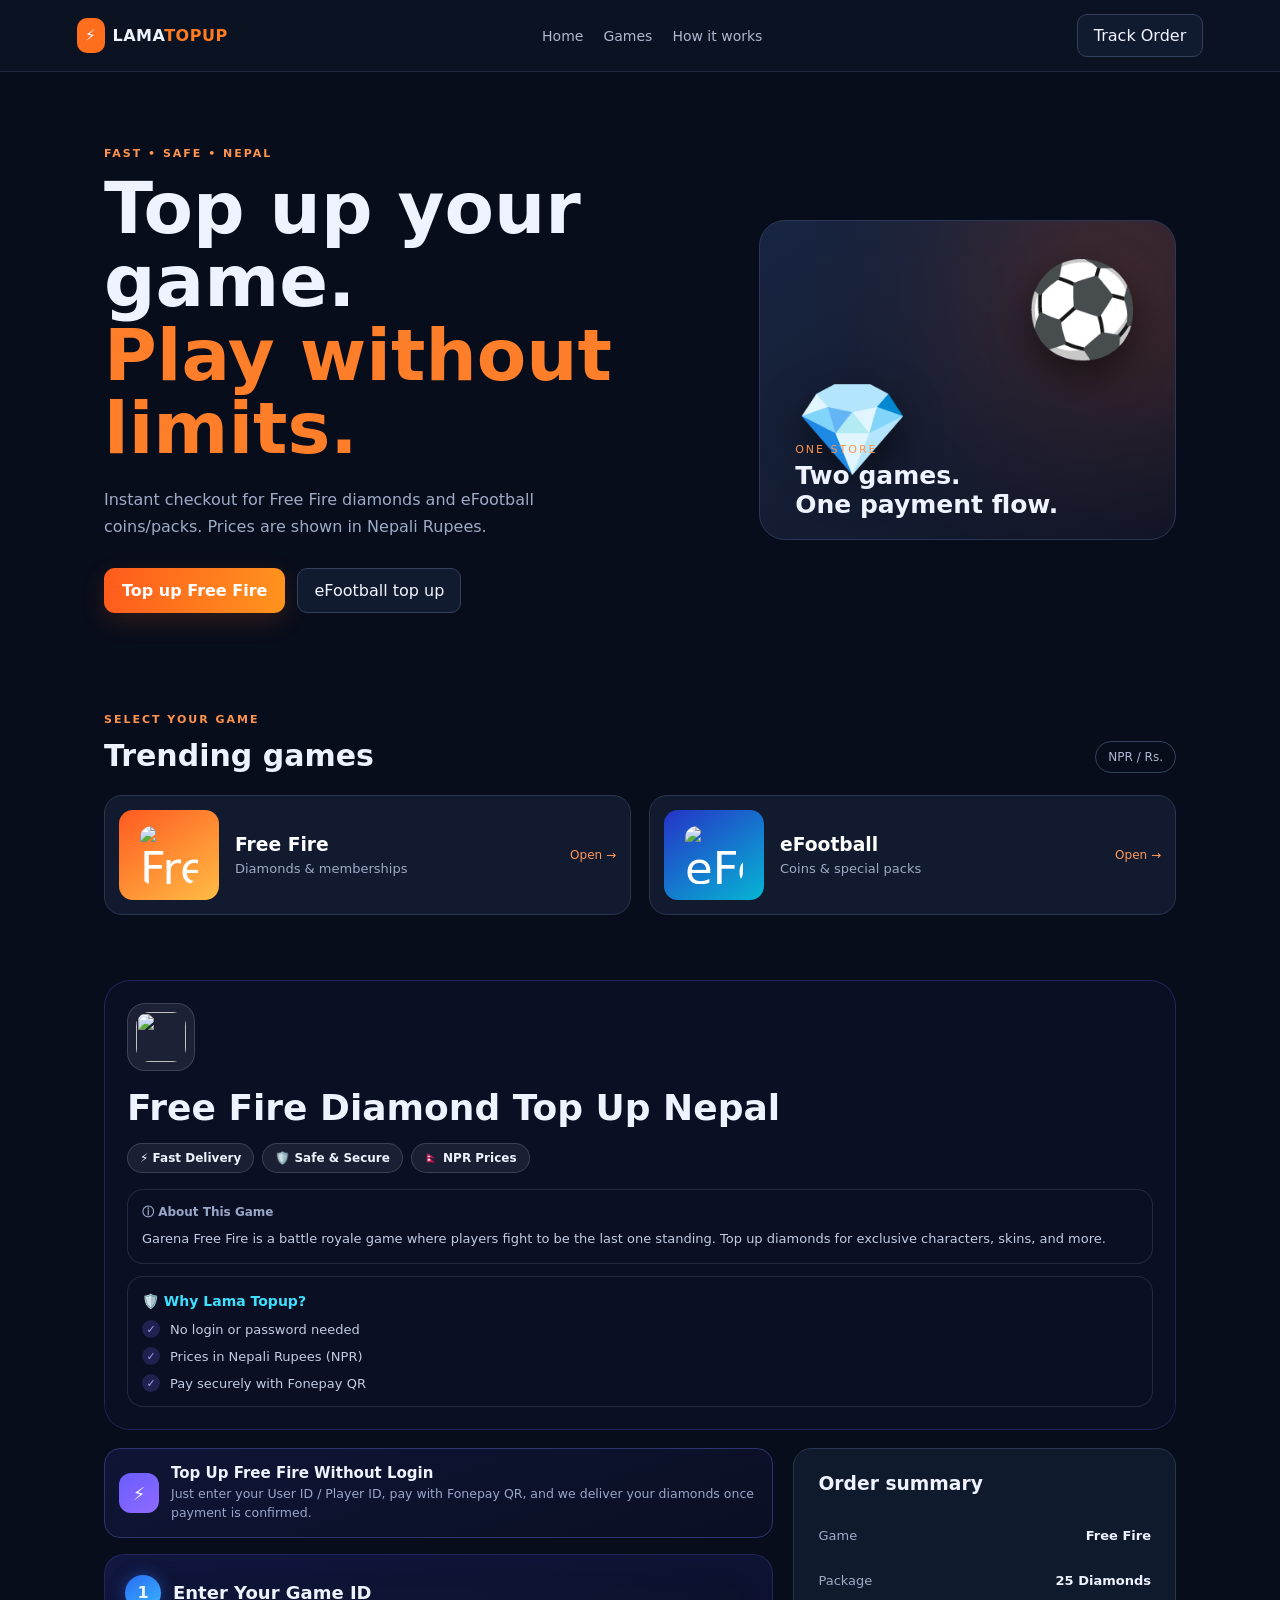
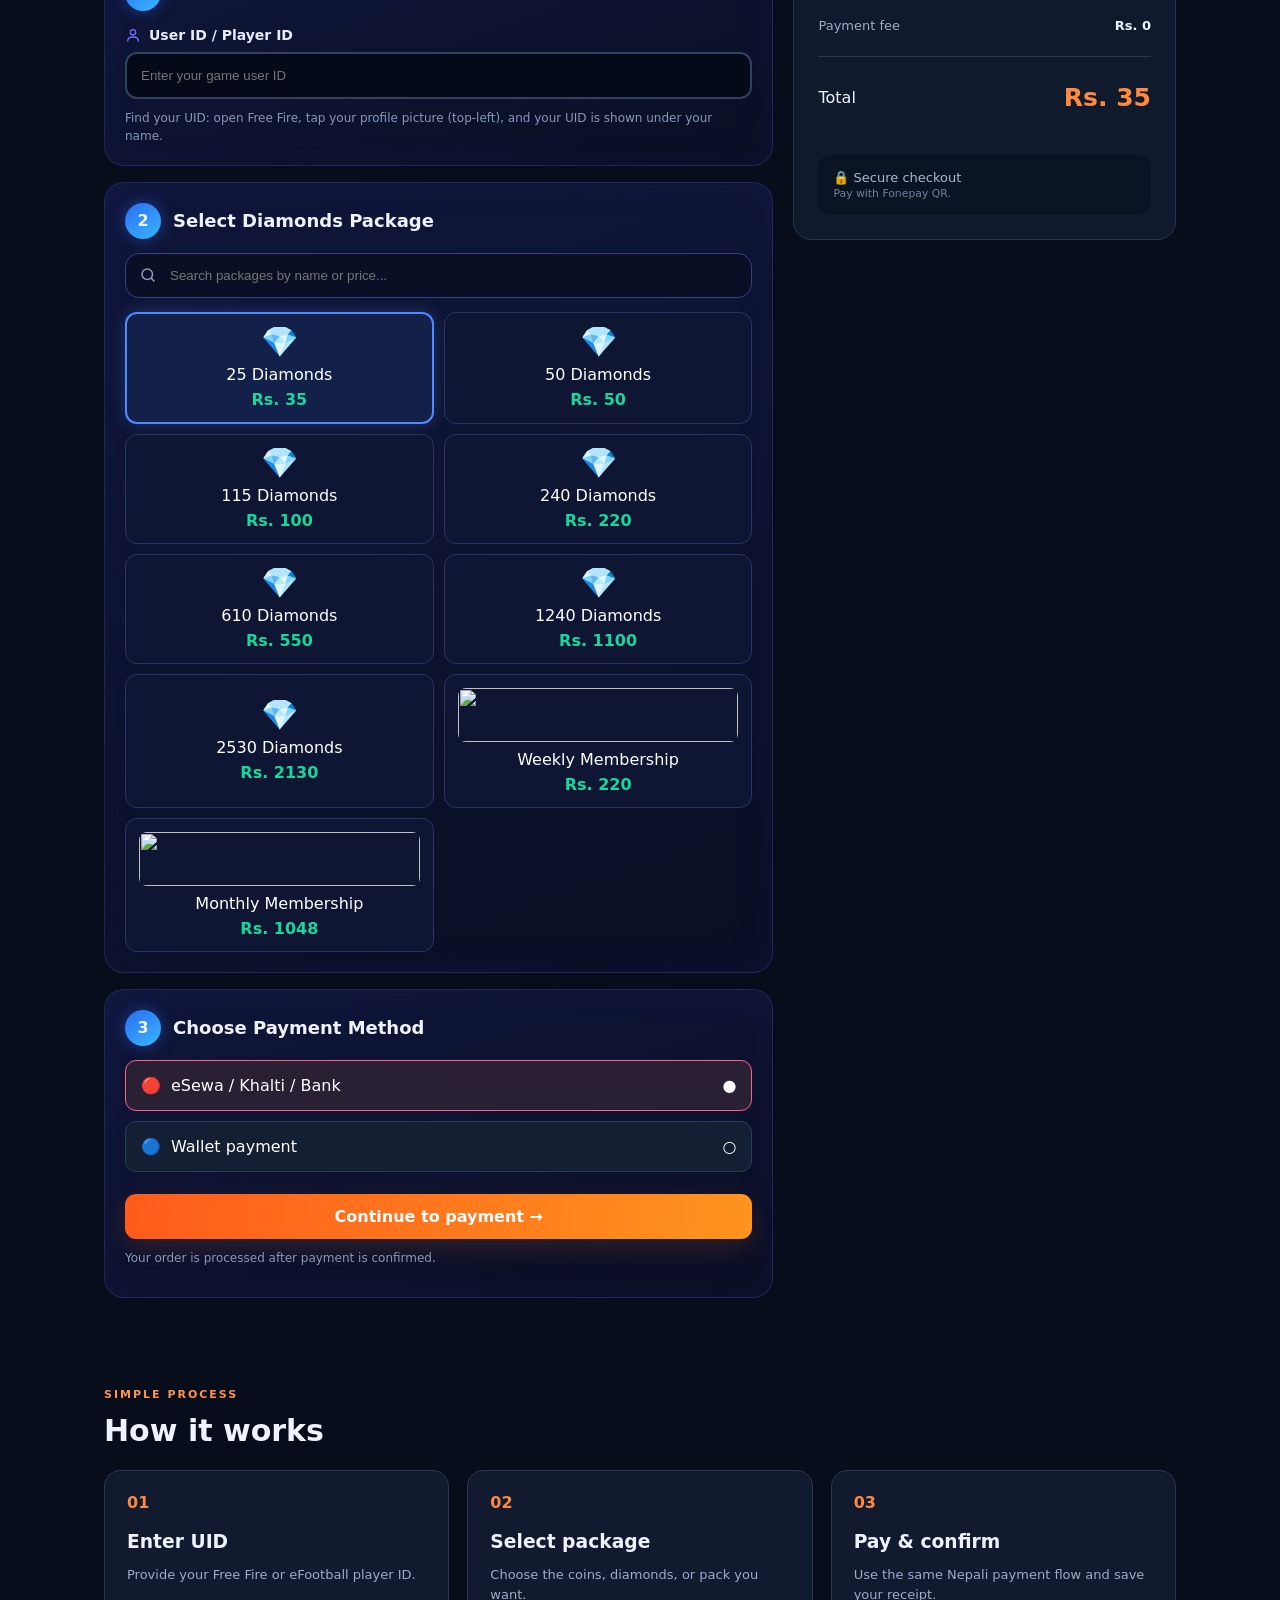
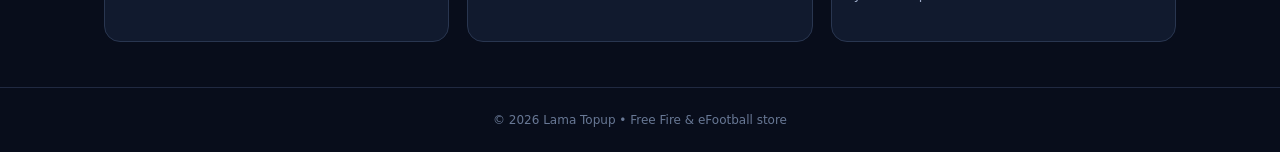
==== Public/index.html @ 824b7d9f "Add files via upload" ====
<!doctype html>
<html lang="en">
<head>
  <meta charset="UTF-8" />
  <meta name="viewport" content="width=device-width, initial-scale=1.0" />
  <title>Lama Topup • Free Fire & eFootball</title>
  <link rel="stylesheet" href="style.css" />
</head>
<body>
  <header class="topbar">
    <div class="brand"><span class="brand-mark">⚡</span><span>LAMA<span>TOPUP</span></span></div>
    <nav>
      <a href="#home">Home</a><a href="#games">Games</a><a href="#how">How it works</a>
    </nav>
    <button class="outline" onclick="scrollToSection('orders')">Track Order</button>
  </header>

  <main id="home">
    <section class="hero">
      <div>
        <p class="eyebrow">FAST • SAFE • NEPAL</p>
        <h1>Top up your game.<br><span>Play without limits.</span></h1>
        <p class="hero-copy">Instant checkout for Free Fire diamonds and eFootball coins/packs. Prices are shown in Nepali Rupees.</p>
        <div class="hero-actions"><button id="heroFreefireBtn" class="primary" onclick="chooseGame('freefire')">Top up Free Fire</button><button id="heroEfootballBtn" class="secondary" onclick="chooseGame('efootball')">eFootball top up</button></div>
      </div>
      <div class="hero-card">
        <div class="glow"></div><div class="football">⚽</div><div class="diamond">💎</div>
        <p>ONE STORE</p><h3>Two games.<br>One payment flow.</h3>
      </div>
    </section>

    <section class="section" id="games">
      <div class="section-heading"><div><p class="eyebrow">SELECT YOUR GAME</p><h2>Trending games</h2></div><span class="pill">NPR / Rs.</span></div>
      <div class="game-grid">
        <button class="game-card ff" onclick="chooseGame('freefire')"><div class="game-art"><img src="assets/free-fire-logo.png" alt="Free Fire" class="game-logo"></div><div><h3>Free Fire</h3><p>Diamonds & memberships</p></div><span>Open →</span></button>
        <button class="game-card ef" onclick="chooseGame('efootball')"><div class="game-art"><img src="assets/efootball-logo.png" alt="eFootball" class="game-logo"></div><div><h3>eFootball</h3><p>Coins & special packs</p></div><span>Open →</span></button>
      </div>
    </section>

    <section class="section checkout" id="orders">
      <div class="game-hero">
        <div class="gh-bg" id="ghBg"></div>
        <div class="gh-content">
          <div id="selectedIcon" class="gh-icon"><img src="assets/free-fire-logo.png" alt="" class="mini-logo"></div>
          <h2 id="selectedTitle" class="gh-title">Free Fire Diamond Top Up Nepal</h2>
          <div class="chips"><span class="chip">⚡ Fast Delivery</span><span class="chip">🛡️ Safe &amp; Secure</span><span class="chip">🇳🇵 NPR Prices</span></div>
          <button type="button" class="about-box" id="aboutBox" onclick="this.classList.toggle('open')"><small>ⓘ About This Game</small><p id="aboutText"></p></button>
          <div class="why-box"><b>🛡️ Why Lama Topup?</b><ul><li>No login or password needed</li><li>Prices in Nepali Rupees (NPR)</li><li>Pay securely with Fonepay QR</li></ul></div>
        </div>
      </div>

      <div class="checkout-grid">
        <div class="steps-col">
          <div class="login-banner"><div class="lb-ico">⚡</div><div><b id="bannerTitle">Top Up Free Fire Without Login</b><p id="bannerText"></p></div></div>

          <div class="step-card">
            <div class="step-head"><span class="step-num">1</span><h3 id="step1Title">Enter Your Game ID</h3></div>
            <div id="efootballDetails" class="account-details hidden">
              <label><svg viewBox="0 0 24 24" width="16" height="16" fill="none" stroke="currentColor" stroke-width="2" stroke-linecap="round" stroke-linejoin="round"><circle cx="12" cy="8" r="4"/><path d="M4 21c0-4 4-6 8-6s8 2 8 6"/></svg>KONAMI User ID / Player ID</label>
              <input id="konamiId" placeholder="Enter your KONAMI User ID" autocomplete="off" />
              <p class="field-note">Never share your KONAMI password. We do not collect passwords.</p>
              <label>WhatsApp Number</label>
              <input id="whatsapp" type="tel" placeholder="98XXXXXXXX" />
              <label>Device</label>
              <select id="device" class="select-field"><option>Android</option><option>iOS</option><option>Steam / PC</option></select>
            </div>
            <div id="freefireDetails">
              <label><svg viewBox="0 0 24 24" width="16" height="16" fill="none" stroke="currentColor" stroke-width="2" stroke-linecap="round" stroke-linejoin="round"><circle cx="12" cy="8" r="4"/><path d="M4 21c0-4 4-6 8-6s8 2 8 6"/></svg>User ID / Player ID</label><div class="glow-field"><input id="playerId" placeholder="Enter your game user ID" inputmode="numeric" oninput="clearPlayerName()" /></div><div class="verify-row"><div id="playerCard" class="player-status"></div></div><p class="field-note">Find your UID: open Free Fire, tap your profile picture (top-left), and your UID is shown under your name.</p>
            </div>
          </div>

          <div class="step-card">
            <div class="step-head"><span class="step-num">2</span><h3 id="step2Title">Select Diamonds Package</h3></div>
            <div class="search"><svg viewBox="0 0 24 24" width="18" height="18" fill="none" stroke="currentColor" stroke-width="2" stroke-linecap="round"><circle cx="11" cy="11" r="7"/><path d="m20 20-3.5-3.5"/></svg><input id="pkgSearch" type="search" placeholder="Search packages by name or price..." autocomplete="off" oninput="pkgFilter=this.value;render()" /></div>
            <div id="packages" class="packages"></div>
            <p id="pkgEmpty" class="field-note hidden">No packages match your search.</p>
          </div>

          <div class="step-card">
            <div class="step-head"><span class="step-num">3</span><h3>Choose Payment Method</h3></div>
            <div class="payments">
              <button class="payment active" data-payment="esewa">🔴 <span>eSewa / Khalti / Bank</span><b>●</b></button>
              <button class="payment" data-payment="wallet">🔵 <span>Wallet payment</span><b>○</b></button>
            </div>
            <button class="primary wide" onclick="showPayment()">Continue to payment →</button>
            <p class="fine">Your order is processed after payment is confirmed.</p>
          </div>
        </div>
        <aside class="panel summary"><h3>Order summary</h3><div class="summary-row"><span>Game</span><b id="sumGame">Free Fire</b></div><div class="summary-row"><span>Package</span><b id="sumPackage">25 Diamonds</b></div><div class="summary-row"><span>Payment fee</span><b>Rs. 0</b></div><hr><div class="total"><span>Total</span><strong id="sumTotal">Rs. 30</strong></div><div class="secure">🔒 Secure checkout<br><small>Pay with Fonepay QR.</small></div></aside>
      </div>
    </section>

    <section class="section" id="how"><div class="section-heading"><div><p class="eyebrow">SIMPLE PROCESS</p><h2>How it works</h2></div></div>
      <div class="steps"><div><b>01</b><h3>Enter UID</h3><p>Provide your Free Fire or eFootball player ID.</p></div><div><b>02</b><h3>Select package</h3><p>Choose the coins, diamonds, or pack you want.</p></div><div><b>03</b><h3>Pay & confirm</h3><p>Use the same Nepali payment flow and save your receipt.</p></div></div>
    </section>
  </main>

  <div id="paymentModal" class="modal hidden"><div class="modal-box"><button class="close" onclick="closePayment()">×</button><p class="eyebrow">PAYMENT</p><h2>Scan & pay</h2><p id="modalText"></p><div class="uid-check">Your ID: <b id="modalUid"></b><span id="modalName" class="player-name"></span><small>Please double-check your ID before paying.</small></div><div class="qr"><img src="assets/fonepay-qr.jpg" alt="Fonepay QR - Avinash Bal"></div><div class="bank-box"><b>Payment method:</b> <span id="modalMethod">eSewa / Khalti / Bank</span><br><b>Amount:</b> <span id="modalAmount">Rs. 30</span></div><input placeholder="Payment transaction ID (from your receipt)" id="remarks" maxlength="60"/><button class="primary wide" onclick="submitOrder()">Submit order</button><p class="fine">Orders are processed once payment is verified.</p></div></div>
  <div class="bottom-nav">
    <button onclick="window.scrollTo({top:0,behavior:'smooth'})"><svg viewBox="0 0 24 24" fill="none" stroke="currentColor" stroke-width="2" stroke-linecap="round" stroke-linejoin="round"><path d="M3 11 12 3l9 8v10h-6v-6H9v6H3z"/></svg>Home</button>
    <button onclick="scrollToSection('games')"><svg viewBox="0 0 24 24" fill="none" stroke="currentColor" stroke-width="2" stroke-linecap="round" stroke-linejoin="round"><rect x="3" y="3" width="7" height="7" rx="1"/><rect x="14" y="3" width="7" height="7" rx="1"/><rect x="3" y="14" width="7" height="7" rx="1"/><rect x="14" y="14" width="7" height="7" rx="1"/></svg>Games</button>
    <button class="fab" onclick="scrollToSection('orders')" aria-label="Top up now">🎮</button>
    <button onclick="scrollToSection('how')"><svg viewBox="0 0 24 24" fill="none" stroke="currentColor" stroke-width="2" stroke-linecap="round" stroke-linejoin="round"><circle cx="12" cy="12" r="9"/><path d="M12 8v5M12 16.5v.5"/></svg>How</button>
    <button onclick="showPayment()"><svg viewBox="0 0 24 24" fill="none" stroke="currentColor" stroke-width="2" stroke-linecap="round" stroke-linejoin="round"><rect x="3" y="5" width="18" height="14" rx="2"/><path d="M3 10h18"/></svg>Pay</button>
  </div>
  <footer>© 2026 Lama Topup • Free Fire & eFootball store</footer>
  <script src="script.js"></script>
</body>
</html>
---- Public/style.css ----
*{box-sizing:border-box}body{margin:0;background:#080d1b;color:#eef3ff;font-family:Inter,system-ui,Arial,sans-serif}a{text-decoration:none;color:#aeb8d0;margin:0 10px;font-size:14px}button{font:inherit;cursor:pointer;border:0;touch-action:manipulation}#orders{scroll-margin-top:80px}.topbar{height:72px;display:flex;align-items:center;justify-content:space-between;padding:0 6%;border-bottom:1px solid #202941;background:#0b1222;position:sticky;top:0;z-index:4}.brand{font-weight:900;letter-spacing:.5px}.brand span span{color:#ff7b22}.brand-mark{display:inline-grid;place-items:center;background:#ff6e1c;border-radius:10px;padding:8px;margin-right:8px}.outline,.secondary{background:#111b30;border:1px solid #34415e;color:#f2f5ff;border-radius:10px;padding:11px 16px}.primary{background:linear-gradient(100deg,#ff5b1c,#ff941e);color:#fff;border-radius:11px;padding:13px 18px;font-weight:800;box-shadow:0 8px 25px #ff6b2228}.hero{max-width:1120px;margin:0 auto;padding:75px 24px 55px;display:grid;grid-template-columns:1.2fr .8fr;gap:30px;align-items:center}.eyebrow{font-size:11px;letter-spacing:2px;color:#ff934f;font-weight:900;margin:0 0 12px}h1{font-size:clamp(40px,6vw,72px);line-height:1.02;margin:0 0 20px}h1 span{color:#ff7e2a}.hero-copy{max-width:530px;color:#9eabc7;line-height:1.7}.hero-actions{display:flex;gap:12px;flex-wrap:wrap;margin-top:28px}.hero-card{min-height:320px;position:relative;overflow:hidden;border:1px solid #2b3855;border-radius:26px;padding:35px;background:linear-gradient(145deg,#182541,#101526)}.glow{position:absolute;width:260px;height:260px;background:#ff5c1d;filter:blur(90px);opacity:.22;right:-70px;top:-70px}.football,.diamond{position:absolute;font-size:92px;filter:drop-shadow(0 15px 20px #0008)}.football{right:35px;top:35px}.diamond{left:35px;bottom:55px}.hero-card p{position:absolute;bottom:72px;color:#ff934f;letter-spacing:2px;font-size:11px}.hero-card h3{position:absolute;bottom:20px;font-size:25px;margin:0}.section{max-width:1120px;margin:0 auto;padding:45px 24px}.section-heading{display:flex;align-items:end;justify-content:space-between;margin-bottom:22px}h2{font-size:30px;margin:0}.pill,.step{border:1px solid #33415d;border-radius:30px;padding:8px 12px;font-size:12px;color:#aeb8d0}.game-grid{display:grid;grid-template-columns:repeat(2,1fr);gap:18px}.game-card{display:grid;grid-template-columns:100px 1fr auto;align-items:center;text-align:left;gap:16px;background:#111a2e;border:1px solid #293650;border-radius:18px;padding:14px;color:white}.game-card:hover{border-color:#ff7a2b;transform:translateY(-2px)}.game-art,.mini-art{display:grid;place-items:center;background:#202c47;border-radius:14px;font-size:45px;height:90px}.ff .game-art{background:linear-gradient(145deg,#ff5a20,#ffbd45)}.ef .game-art{background:linear-gradient(145deg,#2533c7,#06b6d4)}.game-card h3{margin:0 0 6px}.game-card p{margin:0;color:#9eabc7;font-size:13px}.game-card span{font-size:12px;color:#ff9858}.checkout{padding-top:20px}.checkout-grid{display:grid;grid-template-columns:1.4fr .8fr;gap:20px}.panel{background:#101a2d;border:1px solid #293650;border-radius:18px;padding:24px}.selected-game{display:flex;gap:14px;align-items:center;margin-bottom:25px}.mini-art{width:64px;height:64px;font-size:30px}.selected-game h3{margin:0 0 5px}.selected-game p,.fine{font-size:12px;color:#8998b5}.panel label{display:block;font-size:13px;font-weight:700;margin:18px 0 9px}input{width:100%;background:#080f20;border:1px solid #34415e;color:white;border-radius:10px;padding:14px;outline:none}input:focus{border-color:#ff782b}.packages{display:grid;grid-template-columns:repeat(2,1fr);gap:10px}.package{background:#151f34;border:1px solid #2d3b57;color:white;text-align:left;border-radius:12px;padding:13px}.package-icon{display:block;width:100%;height:54px;object-fit:cover;border-radius:8px;margin-bottom:8px}.package.active{border:2px solid #ff7629;background:#2b2030}.package b{display:block;color:#18d79c;margin-top:6px}.payments{display:grid;gap:10px}.payment{display:flex;align-items:center;gap:10px;background:#151f34;border:1px solid #2d3b57;border-radius:11px;padding:15px;color:white;text-align:left}.payment.active{border-color:#ff5d8b;background:#2a2033}.payment span{flex:1}.wide{width:100%;margin-top:22px}.summary h3{margin-top:0}.summary-row{display:flex;justify-content:space-between;padding:15px 0;color:#9eabc7;font-size:13px}.summary-row b{color:#eef3ff}.summary hr{border:0;border-top:1px solid #2c3850}.total{display:flex;justify-content:space-between;align-items:center;padding:18px 0}.total strong{font-size:25px;color:#ff8a3d}.secure{margin-top:25px;padding:15px;background:#0b1425;border-radius:12px;color:#aeb8d0;font-size:13px}.secure small{color:#71809b}.steps{display:grid;grid-template-columns:repeat(3,1fr);gap:18px}.steps>div{background:#111a2e;border:1px solid #293650;border-radius:16px;padding:22px}.steps b{color:#ff8a3d}.steps h3{margin-bottom:8px}.steps p{color:#9eabc7;font-size:13px;line-height:1.6}footer{text-align:center;border-top:1px solid #202941;padding:25px;color:#687895;font-size:12px}.modal{position:fixed;inset:0;background:#000b;display:grid;place-items:center;z-index:10;padding:20px}.hidden{display:none}.modal-box{max-width:420px;width:100%;background:#101a2d;border:1px solid #3b4967;border-radius:20px;padding:28px;position:relative}.close{position:absolute;right:16px;top:10px;background:none;color:white;font-size:28px}.qr{width:100%;max-width:300px;margin:20px auto;background:#fff;border-radius:14px;overflow:hidden}.qr img{display:block;width:100%;height:auto}.bank-box{background:#0b1425;padding:14px;border-radius:10px;line-height:2;font-size:13px}.bank-box span{color:#ff9a5b}@media(max-width:760px){nav{display:none}.hero{grid-template-columns:1fr;padding-top:45px}.hero-card{min-height:240px}.game-grid,.checkout-grid,.steps{grid-template-columns:1fr}.game-card{grid-template-columns:80px 1fr auto}.packages{grid-template-columns:1fr 1fr}.topbar{padding:0 4%}.outline{padding:9px 10px;font-size:12px}}

.game-logo{width:58px;height:58px;object-fit:contain;border-radius:12px}.mini-logo{width:100%;height:100%;object-fit:contain;border-radius:14px}
.account-details{margin:0 0 20px;padding:18px;background:#0b1425;border:1px solid #2d3b57;border-radius:14px}.account-heading{display:flex;align-items:center;gap:10px;margin-bottom:18px}.account-heading h3{margin:0;font-size:16px}.account-number{display:grid;place-items:center;width:34px;height:34px;border-radius:50%;background:#ff7b22;color:white;font-weight:900}.guide-badge{margin-left:auto;border:1px solid #6b5625;color:#ffd34e;border-radius:20px;padding:7px 10px;font-size:12px}.field-note{margin:7px 0 0;color:#91a0bc;font-size:11px;line-height:1.5}.select-field{width:100%;background:#080f20;border:1px solid #34415e;color:white;border-radius:10px;padding:14px}.hidden{display:none!important}

.uid-check{background:#0b1425;border:1px solid #ff7a2b;border-radius:10px;padding:12px 14px;margin:14px 0;font-size:14px;text-align:center}.uid-check b{display:block;font-size:24px;letter-spacing:1px;color:#ff9a5b;margin:4px 0;word-break:break-all}.uid-check small{color:#9eabc7;font-size:12px}
.field-note{font-size:12px;color:#8998b5;margin:8px 0 0}
.verify-row{display:flex;align-items:center;gap:12px;margin-top:10px;flex-wrap:wrap}.verify-btn{padding:9px 14px;font-size:13px;border-radius:9px}.player-name{font-size:14px;font-weight:700;color:#9eabc7}.player-name.ok{color:#18d79c}.player-name.bad{color:#ff6b6b}#modalName{display:block;font-size:15px;color:#18d79c;margin-bottom:4px}

.verify-row{display:block;margin-top:10px}.player-status{font-size:14px;font-weight:700;color:#9eabc7}.player-status:empty{display:none}.player-status.wait{padding:12px 14px;border:1px solid #34415e;border-radius:10px;background:#0b1425;text-align:center;font-weight:600}.player-status.bad{color:#ff6b6b}
.pcard{display:flex;align-items:center;gap:12px;padding:14px;border:1.5px solid #18d79c;border-radius:12px;background:linear-gradient(145deg,#0b1f1d,#0b1425);box-shadow:0 0 18px #18d79c33}
.pavatar{flex:0 0 46px;height:46px;border-radius:12px;background:linear-gradient(145deg,#2a6df4,#38b6ff);display:grid;place-items:center;font-size:22px;font-weight:900;color:#fff}
.pinfo{flex:1;min-width:0}.ptop{display:flex;align-items:center;gap:8px;flex-wrap:wrap}.pname{font-size:17px;font-weight:800;color:#fff;word-break:break-word}.pbadge{font-size:10px;font-weight:900;letter-spacing:1px;color:#18d79c;border:1px solid #18d79c;border-radius:6px;padding:2px 6px}.pline{font-size:12px;color:#9eabc7;margin-top:3px}
.pcheck{text-align:right;font-size:10px;color:#18d79c;line-height:1.4;position:relative;padding-right:30px;min-width:96px}.pcheck small{display:block;color:#7d8da8;letter-spacing:1px}.pcheck b{font-size:12px}.ptick{position:absolute;right:0;top:50%;transform:translateY(-50%);width:24px;height:24px;border-radius:50%;background:#18d79c33;color:#18d79c;display:grid;place-items:center;font-size:14px}
@media(max-width:420px){.pcheck{display:none}}

/* ===== Animations (from reference video) ===== */
@property --ang{syntax:'<angle>';inherits:false;initial-value:0deg}
@keyframes spin{to{--ang:360deg}}
@keyframes pop{0%{opacity:0;transform:translateY(14px) scale(.96)}100%{opacity:1;transform:none}}
@keyframes pulseRed{0%,100%{box-shadow:0 0 0 #ff4b4b00}50%{box-shadow:0 0 18px #ff4b4b44}}
@keyframes tickPulse{0%,100%{box-shadow:0 0 0 0 #18d79c66}50%{box-shadow:0 0 0 7px #18d79c00,0 0 14px #18d79c88}}
@keyframes textGlow{0%,100%{text-shadow:0 0 6px #7be8ff55}50%{text-shadow:0 0 14px #7be8ffcc}}
@keyframes dotPulse{0%,100%{box-shadow:0 0 0 0 #18d79c99}50%{box-shadow:0 0 0 5px #18d79c00}}
@keyframes gridDrift{to{background-position:22px 22px,22px 22px}}

/* 1) ID input: rotating purple/cyan/green glow border on focus */
.glow-field{position:relative;border-radius:12px;padding:2px;background:#34415e;transition:box-shadow .3s}
.glow-field input{position:relative;border:0;border-radius:10px;background:#050a18;padding:14px}
.glow-field:focus-within{background:conic-gradient(from var(--ang),#7b5cff,#19d3ff,#18d79c,#7b5cff);animation:spin 3.5s linear infinite;box-shadow:0 0 22px #4f8bff44,0 0 40px #18d79c1f}

/* 2) Waiting / verifying box: dark grid + red light running around the edge */
.player-status.wait{position:relative;overflow:hidden;border:0;padding:18px 14px;color:#b4bfd6;
  background:linear-gradient(#ffffff08 1px,transparent 1px),linear-gradient(90deg,#ffffff08 1px,transparent 1px),#080f20;background-size:22px 22px,22px 22px,auto;
  animation:gridDrift 2.5s linear infinite}
.player-status.wait::before{content:"";position:absolute;inset:0;border-radius:inherit;padding:1.5px;
  background:conic-gradient(from var(--ang),transparent 0 70%,#ff4b4b 90%,transparent 100%);animation:spin 1.8s linear infinite;
  -webkit-mask:linear-gradient(#000 0 0) content-box,linear-gradient(#000 0 0);-webkit-mask-composite:xor;mask:linear-gradient(#000 0 0) content-box exclude,linear-gradient(#000 0 0)}
.player-status.verifying{border:0;animation:gridDrift 2.5s linear infinite,pulseRed 1.4s ease-in-out infinite}
.player-status.verifying::before{background:conic-gradient(from var(--ang),#ff4b4b66 0 55%,#ff4b4b 80%,#ff4b4b66 100%);animation-duration:1.2s}

/* 3) Player card: pop-in, green light running round the border, glowing text */
.pcard{position:relative;border:0;overflow:hidden;animation:pop .55s cubic-bezier(.2,.9,.3,1.2) both;
  background:linear-gradient(#ffffff06 1px,transparent 1px),linear-gradient(90deg,#ffffff06 1px,transparent 1px),linear-gradient(145deg,#0b1f1d,#0b1425);background-size:22px 22px,22px 22px,auto}
.pcard::before{content:"";position:absolute;inset:0;border-radius:inherit;padding:1.5px;pointer-events:none;
  background:conic-gradient(from var(--ang),#18d79c22 0 55%,#18d79c 85%,#18d79c22 100%);animation:spin 3s linear infinite;
  -webkit-mask:linear-gradient(#000 0 0) content-box,linear-gradient(#000 0 0);-webkit-mask-composite:xor;mask:linear-gradient(#000 0 0) content-box exclude,linear-gradient(#000 0 0)}
.pcard>*{position:relative}
.pname{animation:textGlow 2.4s ease-in-out infinite}
.pbadge{box-shadow:0 0 10px #18d79c44}
.pavatar{position:relative;box-shadow:0 0 18px #2a6df466}
.pdot{position:absolute;right:-4px;bottom:-4px;width:12px;height:12px;border-radius:50%;background:#18d79c;border:2px solid #0b1425;animation:dotPulse 1.8s infinite}
.ptick{border:1.5px solid #18d79c;animation:tickPulse 2s ease-in-out infinite}
.pcheck b{text-shadow:0 0 8px #18d79c88}

@media (prefers-reduced-motion:reduce){.glow-field:focus-within,.player-status.wait,.player-status.wait::before,.pcard,.pcard::before,.pname,.pdot,.ptick{animation:none!important}}

/* ===== Game page layout (from reference screen recording) ===== */
.game-hero{position:relative;overflow:hidden;border:1px solid #2a3170aa;border-radius:26px;background:#0a0f24;margin-bottom:18px}
.gh-bg{position:absolute;inset:-24px;background:center/cover no-repeat;filter:blur(22px) saturate(1.3);opacity:.45;transform:scale(1.15)}
.game-hero::after{content:"";position:absolute;inset:0;background:linear-gradient(180deg,#0a0f2433 0,#0a0f24dd 90%);pointer-events:none}
.gh-content{position:relative;z-index:1;padding:22px}
.gh-icon{width:68px;height:68px;border-radius:18px;padding:8px;background:#ffffff14;border:1px solid #ffffff26;backdrop-filter:blur(6px)}
.gh-icon .mini-logo{width:100%;height:100%;object-fit:contain}
.gh-title{font-size:clamp(24px,5vw,36px);line-height:1.15;font-weight:800;margin:16px 0 14px}
.chips{display:flex;flex-wrap:wrap;gap:8px}
.chip{display:inline-flex;align-items:center;gap:6px;background:#ffffff12;border:1px solid #ffffff26;border-radius:30px;padding:7px 12px;font-size:12px;font-weight:600;backdrop-filter:blur(6px)}
.about-box{display:block;width:100%;text-align:left;margin-top:16px;background:#0a0f2499;border:1px solid #ffffff1c;border-radius:16px;padding:14px;color:#c3cde4}
.about-box small{display:block;color:#9aa6c8;font-size:12px;font-weight:700;margin-bottom:8px}
.about-box p{margin:0;font-size:13px;line-height:1.6;display:-webkit-box;-webkit-line-clamp:2;-webkit-box-orient:vertical;overflow:hidden}
.about-box.open p{-webkit-line-clamp:unset}
.why-box{margin-top:12px;background:#0a0f2499;border:1px solid #ffffff1c;border-radius:16px;padding:14px}
.why-box b{color:#3ee0ff;font-size:14px}
.why-box ul{list-style:none;margin:10px 0 0;padding:0;display:grid;gap:9px}
.why-box li{font-size:13px;color:#c3cde4;display:flex;align-items:center;gap:10px}
.why-box li::before{content:"\2713";display:grid;place-items:center;flex:0 0 18px;height:18px;border-radius:50%;background:#7b6cff33;color:#a99dff;font-size:11px;font-weight:900}

.steps-col>*:first-child{margin-top:0}
.login-banner{display:flex;gap:12px;align-items:center;padding:14px;border:1px solid #2d3470;border-radius:16px;background:linear-gradient(160deg,#0f1535,#0a0f24)}
.lb-ico{flex:0 0 40px;height:40px;border-radius:12px;display:grid;place-items:center;background:linear-gradient(145deg,#6a5cff,#8f6bff);font-size:18px}
.login-banner b{font-size:15px}.login-banner p{margin:3px 0 0;font-size:12.5px;line-height:1.5;color:#9aa6c8}

.step-card{margin-top:16px;padding:20px;border:1px solid #2a3170aa;border-radius:20px;background:linear-gradient(160deg,#10163a,#0a0f24);box-shadow:inset 0 0 40px #4f46e510}
.step-head{display:flex;align-items:center;gap:12px;margin-bottom:6px}
.step-head h3{margin:0;font-size:18px}
.step-num{display:grid;place-items:center;width:36px;height:36px;border-radius:50%;background:linear-gradient(145deg,#2a6df4,#38b6ff);box-shadow:0 0 16px #2a6df477;font-weight:800}
.step-card label{display:flex;align-items:center;gap:8px;font-size:14px;font-weight:700;margin:16px 0 9px;color:#e8ecff}
.step-card label svg{color:#7b6cff;flex:0 0 auto}
.step-card .account-details{margin:0;padding:0;background:none;border:0}
.step-card .packages{margin-top:14px}
.step-card .payments{margin-top:14px}

.search{position:relative;margin-top:14px}
.search svg{position:absolute;left:14px;top:50%;transform:translateY(-50%);color:#8e9ac0;pointer-events:none}
.search input{background:#0a0f26;border:1px solid #3a3f86;border-radius:14px;padding:14px 14px 14px 44px}
.search input:focus{border-color:#4f8bff}

.step-card .package{text-align:center;display:flex;flex-direction:column;align-items:center;justify-content:center;background:#0f1633;border-color:#2c3466}
.step-card .package.active{border:2px solid #4f8bff;background:#13204a;box-shadow:0 0 16px #4f8bff44}
.pk-ico{font-size:30px;line-height:1;margin-bottom:8px}
.step-card .package-icon{width:100%}

.summary{align-self:start;position:sticky;top:90px}

.bottom-nav{display:none}
@media(max-width:760px){
  body{padding-bottom:96px}
  .gh-content{padding:18px}
  .summary{position:static}
  .bottom-nav{display:grid;grid-template-columns:1fr 1fr 78px 1fr 1fr;align-items:end;position:fixed;left:0;right:0;bottom:0;z-index:8;background:#0b1022f2;backdrop-filter:blur(12px);border-top:1px solid #232b55;padding:8px 6px calc(8px + env(safe-area-inset-bottom))}
  .bottom-nav button{background:none;color:#9aa6c8;display:flex;flex-direction:column;align-items:center;gap:4px;font-size:11px;padding:4px 0}
  .bottom-nav button:active{color:#ffd34e}
  .bottom-nav svg{width:22px;height:22px}
  .bottom-nav .fab{width:58px;height:58px;border-radius:50%;margin:-34px auto 0;background:linear-gradient(145deg,#2a6df4,#38b6ff);color:#fff;font-size:26px;justify-content:center;box-shadow:0 6px 22px #2a6df488,0 0 0 5px #0b1022}
}
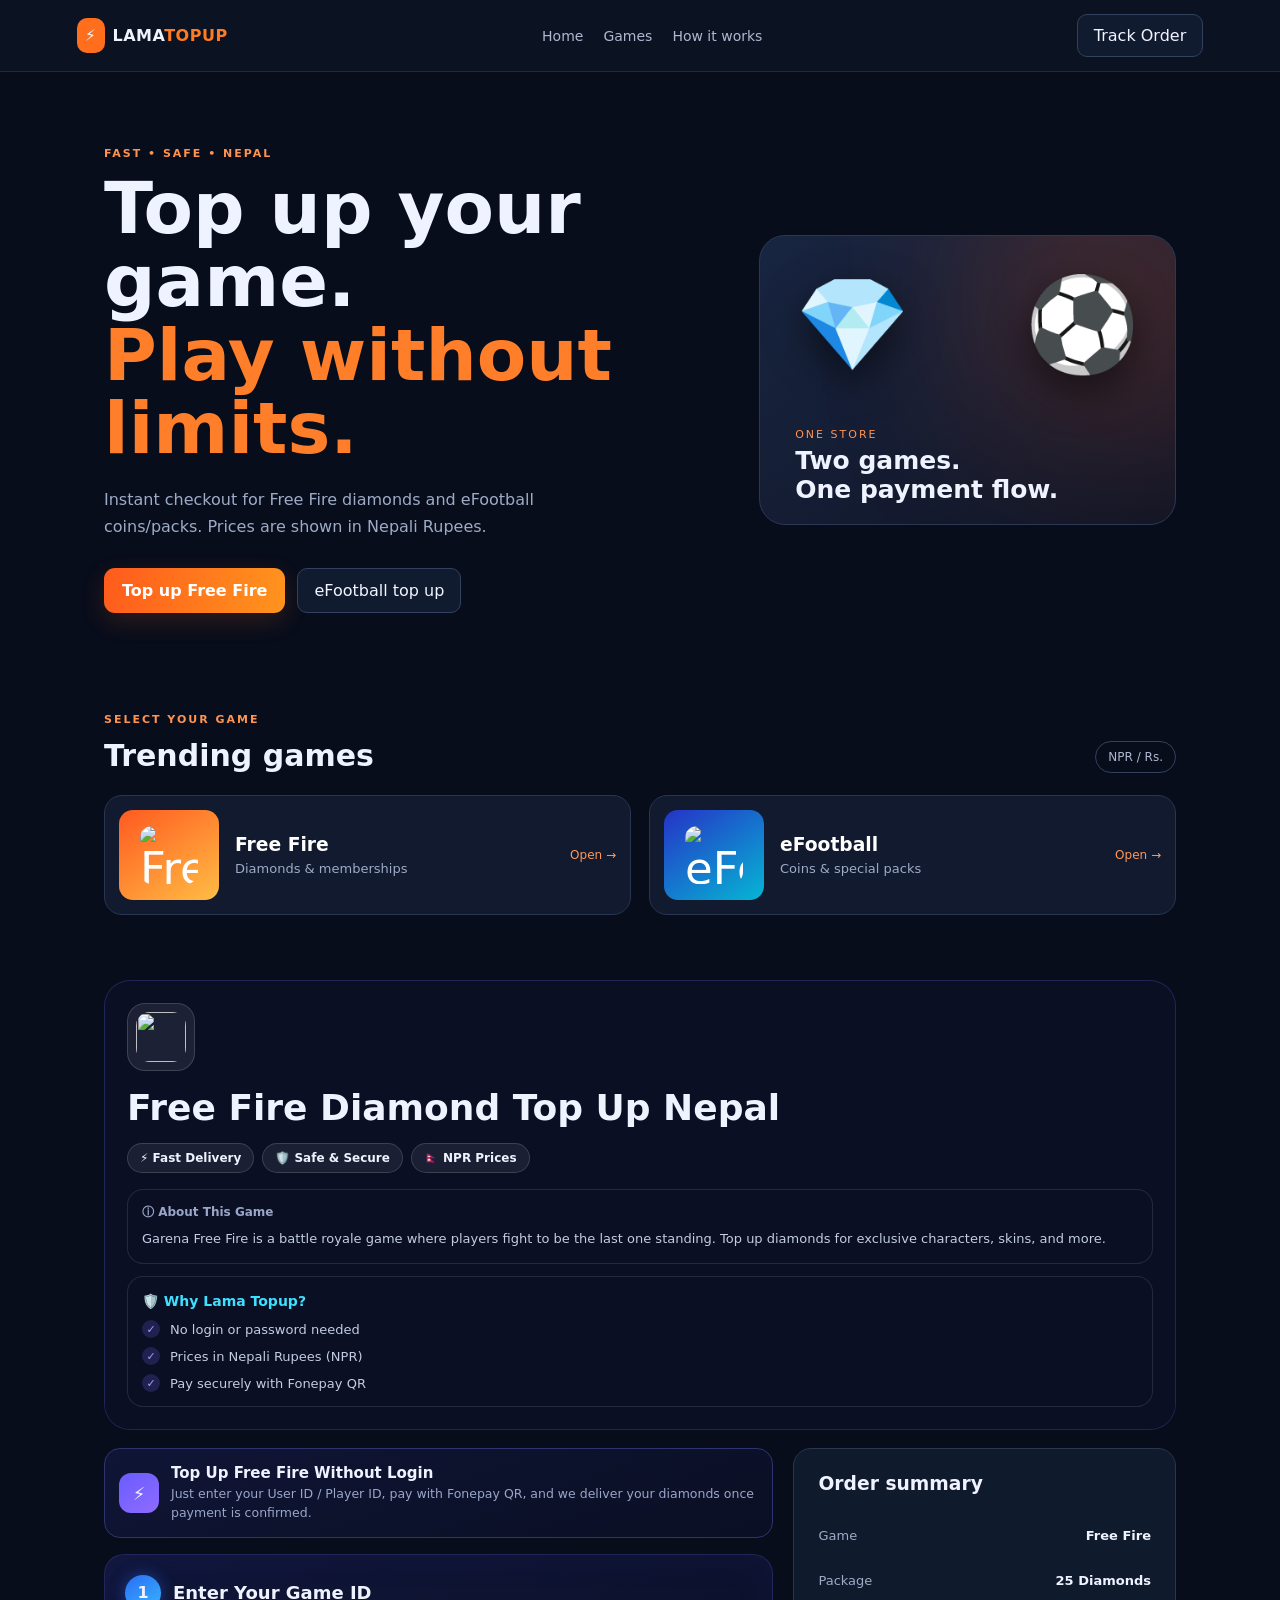
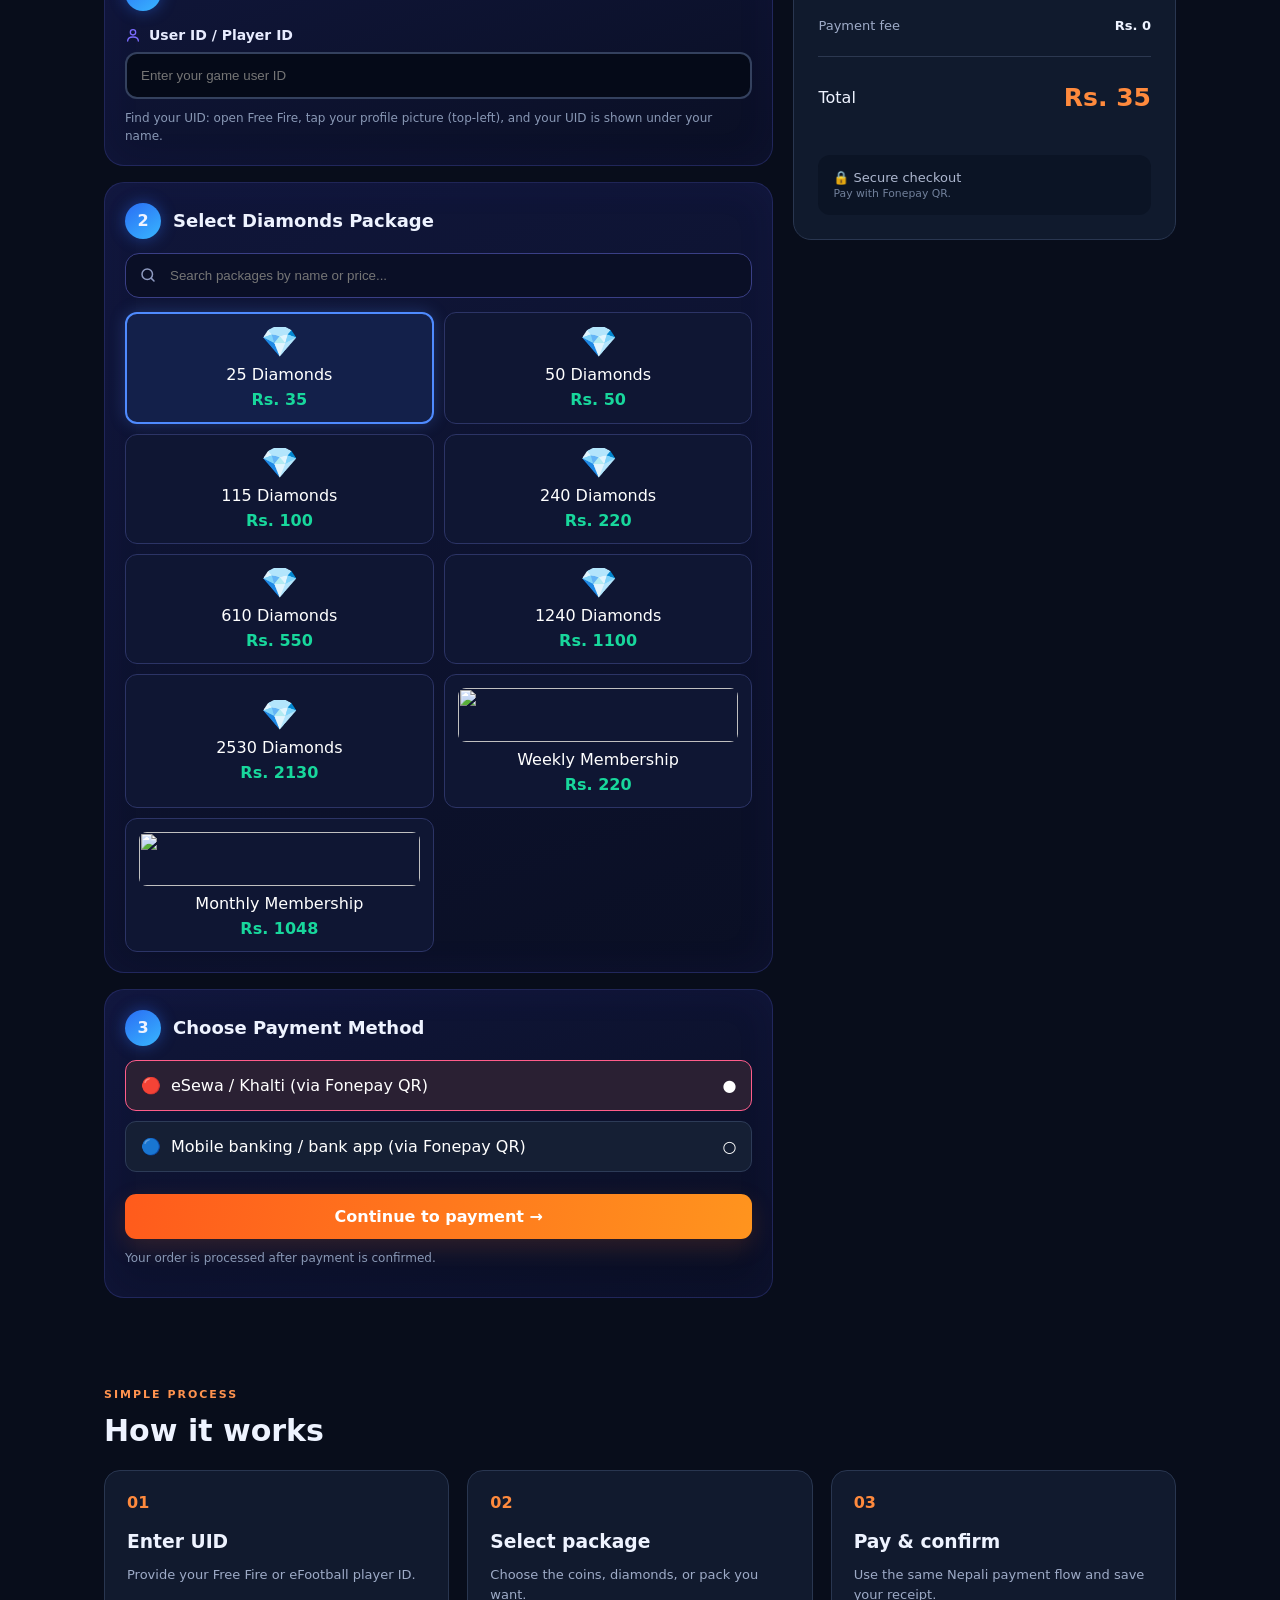
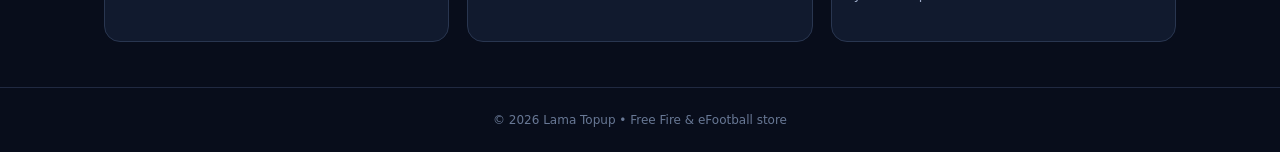
==== commit c18afb99: "Add files via upload" ====
--- a/Public/index.html
+++ b/Public/index.html
@@ -12,7 +12,7 @@
     <nav>
       <a href="#home">Home</a><a href="#games">Games</a><a href="#how">How it works</a>
     </nav>
-    <button class="outline" onclick="scrollToSection('orders')">Track Order</button>
+    <button class="outline" onclick="location.href='/track'">Track Order</button>
   </header>
 
   <main id="home">
@@ -79,8 +79,8 @@
           <div class="step-card">
             <div class="step-head"><span class="step-num">3</span><h3>Choose Payment Method</h3></div>
             <div class="payments">
-              <button class="payment active" data-payment="esewa">🔴 <span>eSewa / Khalti / Bank</span><b>●</b></button>
-              <button class="payment" data-payment="wallet">🔵 <span>Wallet payment</span><b>○</b></button>
+              <button class="payment active" data-payment="esewa">🔴 <span>eSewa / Khalti (via Fonepay QR)</span><b>●</b></button>
+              <button class="payment" data-payment="wallet">🔵 <span>Mobile banking / bank app (via Fonepay QR)</span><b>○</b></button>
             </div>
             <button class="primary wide" onclick="showPayment()">Continue to payment →</button>
             <p class="fine">Your order is processed after payment is confirmed.</p>
@@ -95,7 +95,7 @@
     </section>
   </main>
 
-  <div id="paymentModal" class="modal hidden"><div class="modal-box"><button class="close" onclick="closePayment()">×</button><p class="eyebrow">PAYMENT</p><h2>Scan & pay</h2><p id="modalText"></p><div class="uid-check">Your ID: <b id="modalUid"></b><span id="modalName" class="player-name"></span><small>Please double-check your ID before paying.</small></div><div class="qr"><img src="assets/fonepay-qr.jpg" alt="Fonepay QR - Avinash Bal"></div><div class="bank-box"><b>Payment method:</b> <span id="modalMethod">eSewa / Khalti / Bank</span><br><b>Amount:</b> <span id="modalAmount">Rs. 30</span></div><input placeholder="Payment transaction ID (from your receipt)" id="remarks" maxlength="60"/><button class="primary wide" onclick="submitOrder()">Submit order</button><p class="fine">Orders are processed once payment is verified.</p></div></div>
+  <div id="paymentModal" class="modal hidden"><div class="modal-box"><button class="close" onclick="closePayment()">×</button><p class="eyebrow">PAYMENT</p><h2>Scan & pay</h2><p id="modalText"></p><div class="uid-check">Your ID: <b id="modalUid"></b><span id="modalName" class="player-name"></span><small>Please double-check your ID before paying.</small></div><div class="qr"><img src="assets/fonepay-qr.jpg" alt="Fonepay QR - Avinash Bal"></div><div class="bank-box"><b>Payment method:</b> <span id="modalMethod">eSewa / Khalti (via Fonepay QR)</span><br><b>Amount:</b> <span id="modalAmount">Rs. 30</span></div><input placeholder="Payment transaction ID (from your receipt)" id="remarks" maxlength="60"/><button class="primary wide" onclick="submitOrder()">Submit order</button><p class="fine">Orders are processed once payment is verified.</p></div></div>
   <div class="bottom-nav">
     <button onclick="window.scrollTo({top:0,behavior:'smooth'})"><svg viewBox="0 0 24 24" fill="none" stroke="currentColor" stroke-width="2" stroke-linecap="round" stroke-linejoin="round"><path d="M3 11 12 3l9 8v10h-6v-6H9v6H3z"/></svg>Home</button>
     <button onclick="scrollToSection('games')"><svg viewBox="0 0 24 24" fill="none" stroke="currentColor" stroke-width="2" stroke-linecap="round" stroke-linejoin="round"><rect x="3" y="3" width="7" height="7" rx="1"/><rect x="14" y="3" width="7" height="7" rx="1"/><rect x="3" y="14" width="7" height="7" rx="1"/><rect x="14" y="14" width="7" height="7" rx="1"/></svg>Games</button>
--- a/Public/style.css
+++ b/Public/style.css
@@ -113,3 +113,12 @@
   .bottom-nav svg{width:22px;height:22px}
   .bottom-nav .fab{width:58px;height:58px;border-radius:50%;margin:-34px auto 0;background:linear-gradient(145deg,#2a6df4,#38b6ff);color:#fff;font-size:26px;justify-content:center;box-shadow:0 6px 22px #2a6df488,0 0 0 5px #0b1022}
 }
+
+/* hero card: keep the diamond clear of the ONE STORE label */
+.hero-card{min-height:290px}
+.diamond{left:35px;top:35px;bottom:auto}
+
+/* payment popup: scrollable on short phone screens (Submit button was unreachable) */
+.modal{display:flex;overflow-y:auto;overscroll-behavior:contain;-webkit-overflow-scrolling:touch}
+.modal-box{margin:auto}
+@media(max-height:780px){.modal{padding:12px}.modal-box{padding:20px}.qr{max-width:230px;margin:12px auto}}
